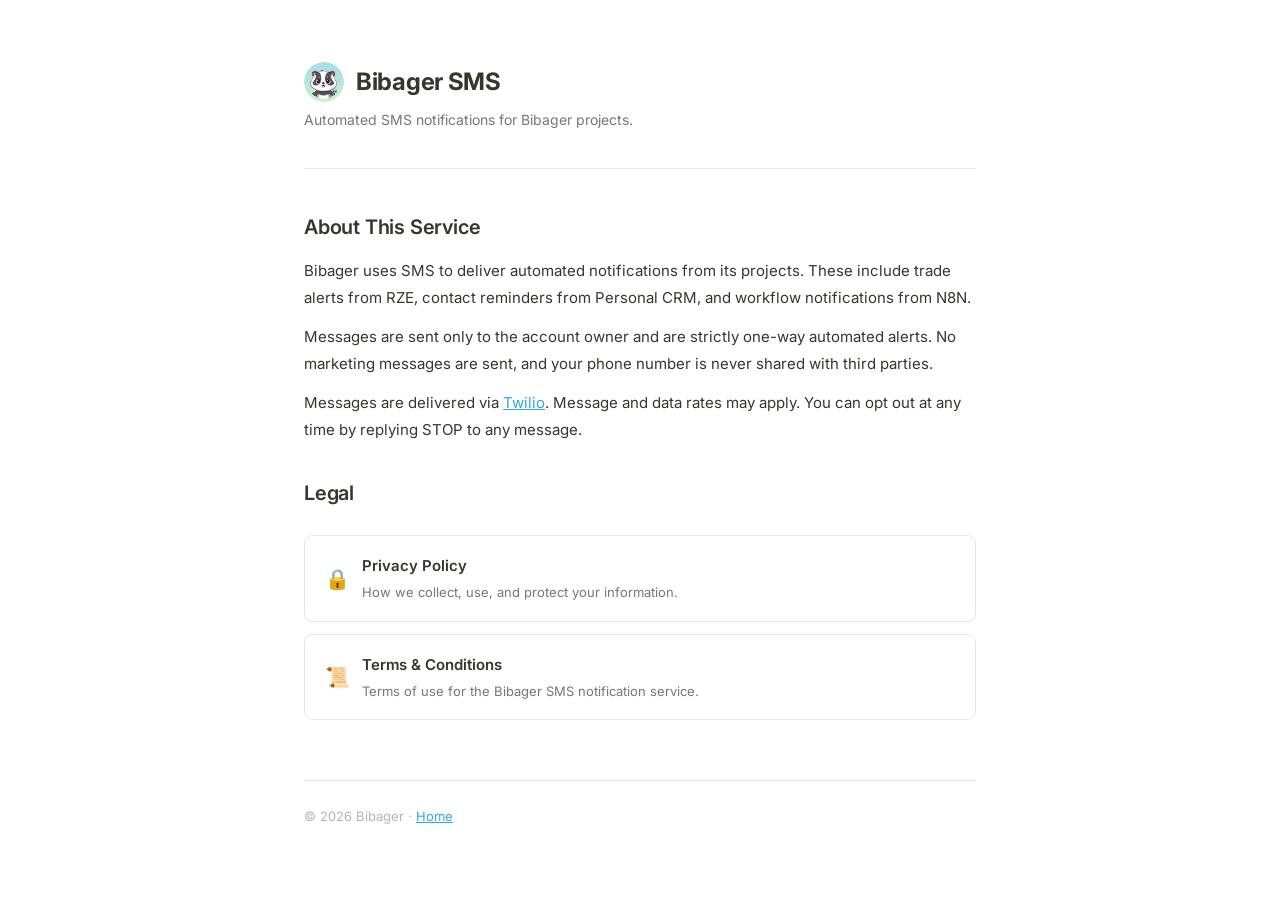
==== sms/index.html @ 593a158a "Add Twilio SMS compliance pages and A2P registration info Co-Authored-By: Claude Opus 4.6 <noreply@a" ====
<!DOCTYPE html>
<html lang="en">
<head>
    <meta charset="UTF-8">
    <meta name="viewport" content="width=device-width, initial-scale=1.0">
    <title>Bibager SMS Notifications</title>
    <link rel="preconnect" href="https://fonts.googleapis.com">
    <link rel="preconnect" href="https://fonts.gstatic.com" crossorigin>
    <link href="https://fonts.googleapis.com/css2?family=Inter:wght@400;500;600;700&display=swap" rel="stylesheet">
    <link rel="stylesheet" href="sms-style.css">
</head>
<body>
    <div class="container">
        <header>
            <div class="header-title">
                <a href="/">
                    <img src="../mascot.png" alt="Bibager mascot" class="mascot">
                    <h1>Bibager SMS</h1>
                </a>
            </div>
            <p class="subtitle">Automated SMS notifications for Bibager projects.</p>
        </header>

        <h2>About This Service</h2>
        <p>Bibager uses SMS to deliver automated notifications from its projects. These include trade alerts from RZE, contact reminders from Personal CRM, and workflow notifications from N8N.</p>
        <p>Messages are sent only to the account owner and are strictly one-way automated alerts. No marketing messages are sent, and your phone number is never shared with third parties.</p>
        <p>Messages are delivered via <a href="https://www.twilio.com" target="_blank">Twilio</a>. Message and data rates may apply. You can opt out at any time by replying STOP to any message.</p>

        <h2>Legal</h2>
        <div class="page-links">
            <a href="privacy-policy.html" class="page-link">
                <span class="page-link-icon">&#128274;</span>
                <div class="page-link-text">
                    <h3>Privacy Policy</h3>
                    <p>How we collect, use, and protect your information.</p>
                </div>
            </a>
            <a href="terms-and-conditions.html" class="page-link">
                <span class="page-link-icon">&#128220;</span>
                <div class="page-link-text">
                    <h3>Terms &amp; Conditions</h3>
                    <p>Terms of use for the Bibager SMS notification service.</p>
                </div>
            </a>
        </div>

        <footer>
            <p>&copy; 2026 Bibager &middot; <a href="/">Home</a></p>
        </footer>
    </div>
</body>
</html>
---- sms/sms-style.css ----
* {
    margin: 0;
    padding: 0;
    box-sizing: border-box;
}

body {
    font-family: 'Inter', -apple-system, BlinkMacSystemFont, 'Segoe UI', sans-serif;
    background-color: #ffffff;
    color: #37352f;
    line-height: 1.8;
    -webkit-font-smoothing: antialiased;
}

.container {
    max-width: 720px;
    margin: 0 auto;
    padding: 60px 24px 40px;
}

header {
    margin-bottom: 40px;
    padding-bottom: 24px;
    border-bottom: 1px solid #e8e8e5;
}

.header-title {
    display: flex;
    align-items: center;
    gap: 12px;
    margin-bottom: 4px;
}

.header-title a {
    display: flex;
    align-items: center;
    gap: 12px;
    text-decoration: none;
    color: inherit;
}

.mascot {
    width: 40px;
    height: 40px;
    border-radius: 50%;
    object-fit: cover;
    flex-shrink: 0;
}

header h1 {
    font-size: 24px;
    font-weight: 700;
    letter-spacing: -0.3px;
}

.subtitle {
    font-size: 14px;
    color: #787774;
}

nav {
    margin-bottom: 40px;
}

nav a {
    font-size: 14px;
    color: #2eaadc;
    text-decoration: none;
    margin-right: 20px;
}

nav a:hover {
    text-decoration: underline;
}

h2 {
    font-size: 20px;
    font-weight: 600;
    margin: 32px 0 12px;
    letter-spacing: -0.2px;
}

h2:first-of-type {
    margin-top: 0;
}

p {
    font-size: 15px;
    color: #37352f;
    margin-bottom: 12px;
}

ul {
    margin: 8px 0 16px 24px;
    font-size: 15px;
    color: #37352f;
}

ul li {
    margin-bottom: 6px;
}

a {
    color: #2eaadc;
}

.effective-date {
    font-size: 13px;
    color: #787774;
    margin-bottom: 24px;
}

.contact-email {
    font-weight: 500;
}

.page-links {
    display: flex;
    flex-direction: column;
    gap: 12px;
    margin: 24px 0;
}

.page-link {
    display: flex;
    align-items: center;
    gap: 12px;
    padding: 16px 20px;
    border: 1px solid #e8e8e5;
    border-radius: 8px;
    text-decoration: none;
    color: inherit;
    transition: background-color 0.15s ease;
}

.page-link:hover {
    background-color: #fafafa;
}

.page-link-icon {
    font-size: 20px;
}

.page-link-text h3 {
    font-size: 15px;
    font-weight: 600;
    margin-bottom: 2px;
    color: #37352f;
}

.page-link-text p {
    font-size: 13px;
    color: #787774;
    margin-bottom: 0;
}

footer {
    margin-top: 60px;
    padding-top: 24px;
    border-top: 1px solid #e8e8e5;
}

footer p {
    font-size: 13px;
    color: #b4b4b0;
}

@media (max-width: 480px) {
    .container {
        padding: 40px 16px 32px;
    }

    header h1 {
        font-size: 20px;
    }

    h2 {
        font-size: 18px;
    }
}
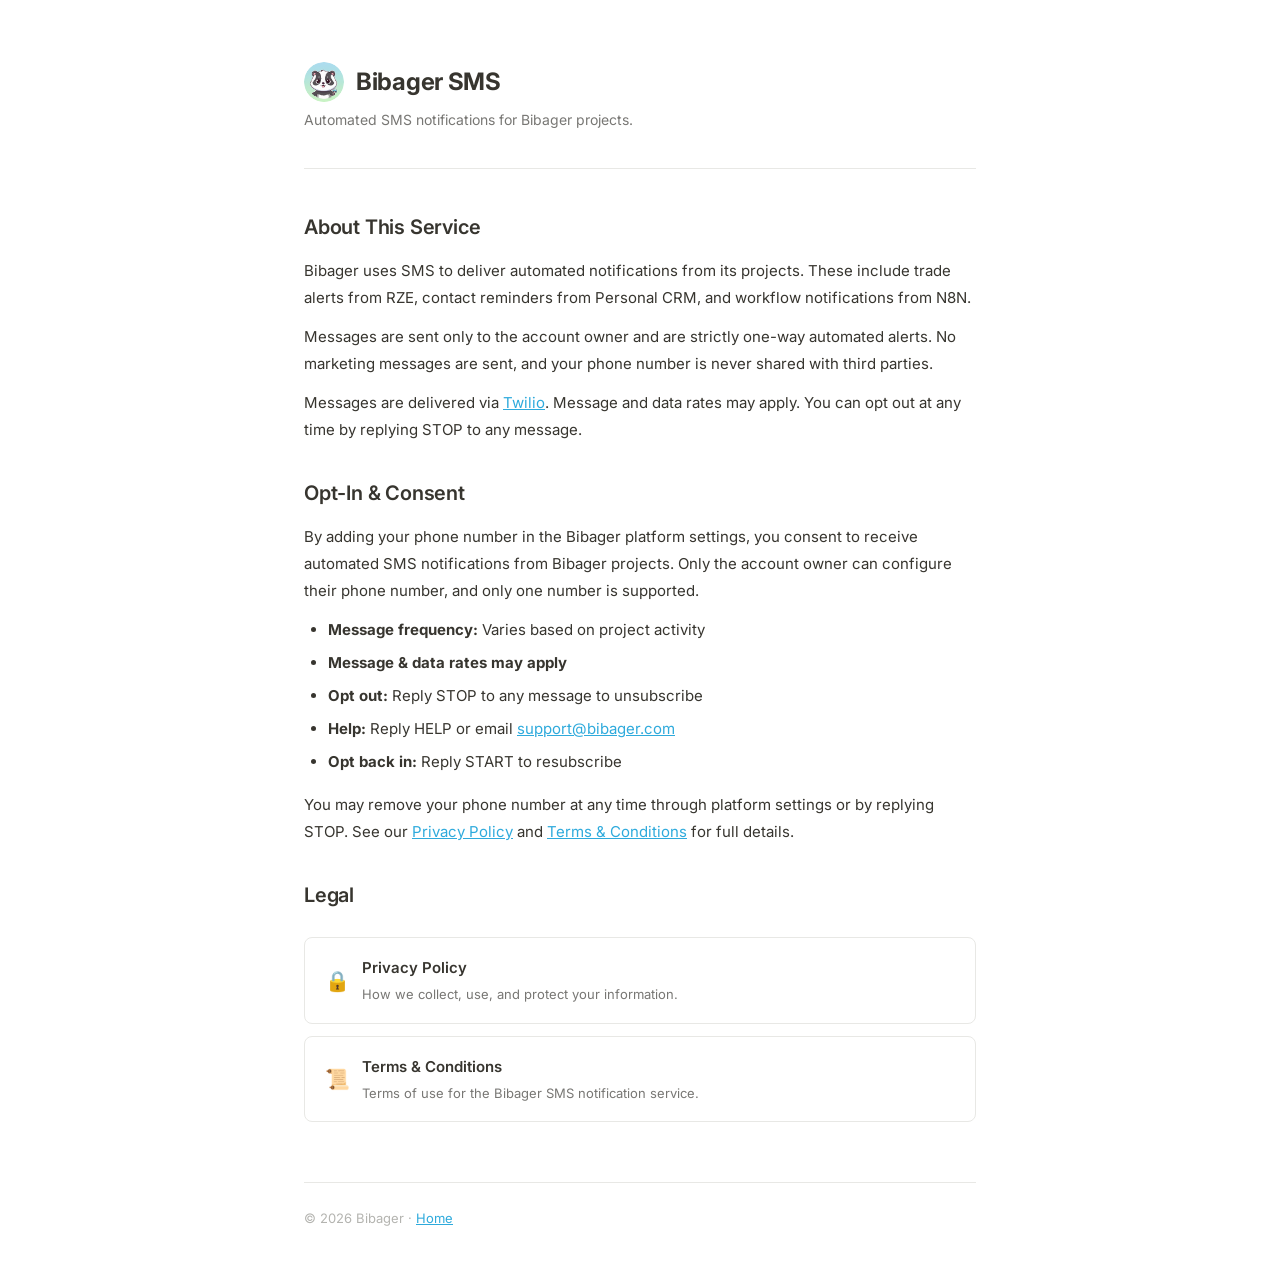
==== commit cd55ed3d: "Add opt-in consent section to SMS landing page Twilio A2P verification requires proof of consent at " ====
--- a/sms/index.html
+++ b/sms/index.html
@@ -26,6 +26,17 @@
         <p>Messages are sent only to the account owner and are strictly one-way automated alerts. No marketing messages are sent, and your phone number is never shared with third parties.</p>
         <p>Messages are delivered via <a href="https://www.twilio.com" target="_blank">Twilio</a>. Message and data rates may apply. You can opt out at any time by replying STOP to any message.</p>
 
+        <h2>Opt-In &amp; Consent</h2>
+        <p>By adding your phone number in the Bibager platform settings, you consent to receive automated SMS notifications from Bibager projects. Only the account owner can configure their phone number, and only one number is supported.</p>
+        <ul>
+            <li><strong>Message frequency:</strong> Varies based on project activity</li>
+            <li><strong>Message &amp; data rates may apply</strong></li>
+            <li><strong>Opt out:</strong> Reply STOP to any message to unsubscribe</li>
+            <li><strong>Help:</strong> Reply HELP or email <a href="mailto:support@bibager.com">support@bibager.com</a></li>
+            <li><strong>Opt back in:</strong> Reply START to resubscribe</li>
+        </ul>
+        <p>You may remove your phone number at any time through platform settings or by replying STOP. See our <a href="privacy-policy.html">Privacy Policy</a> and <a href="terms-and-conditions.html">Terms &amp; Conditions</a> for full details.</p>
+
         <h2>Legal</h2>
         <div class="page-links">
             <a href="privacy-policy.html" class="page-link">
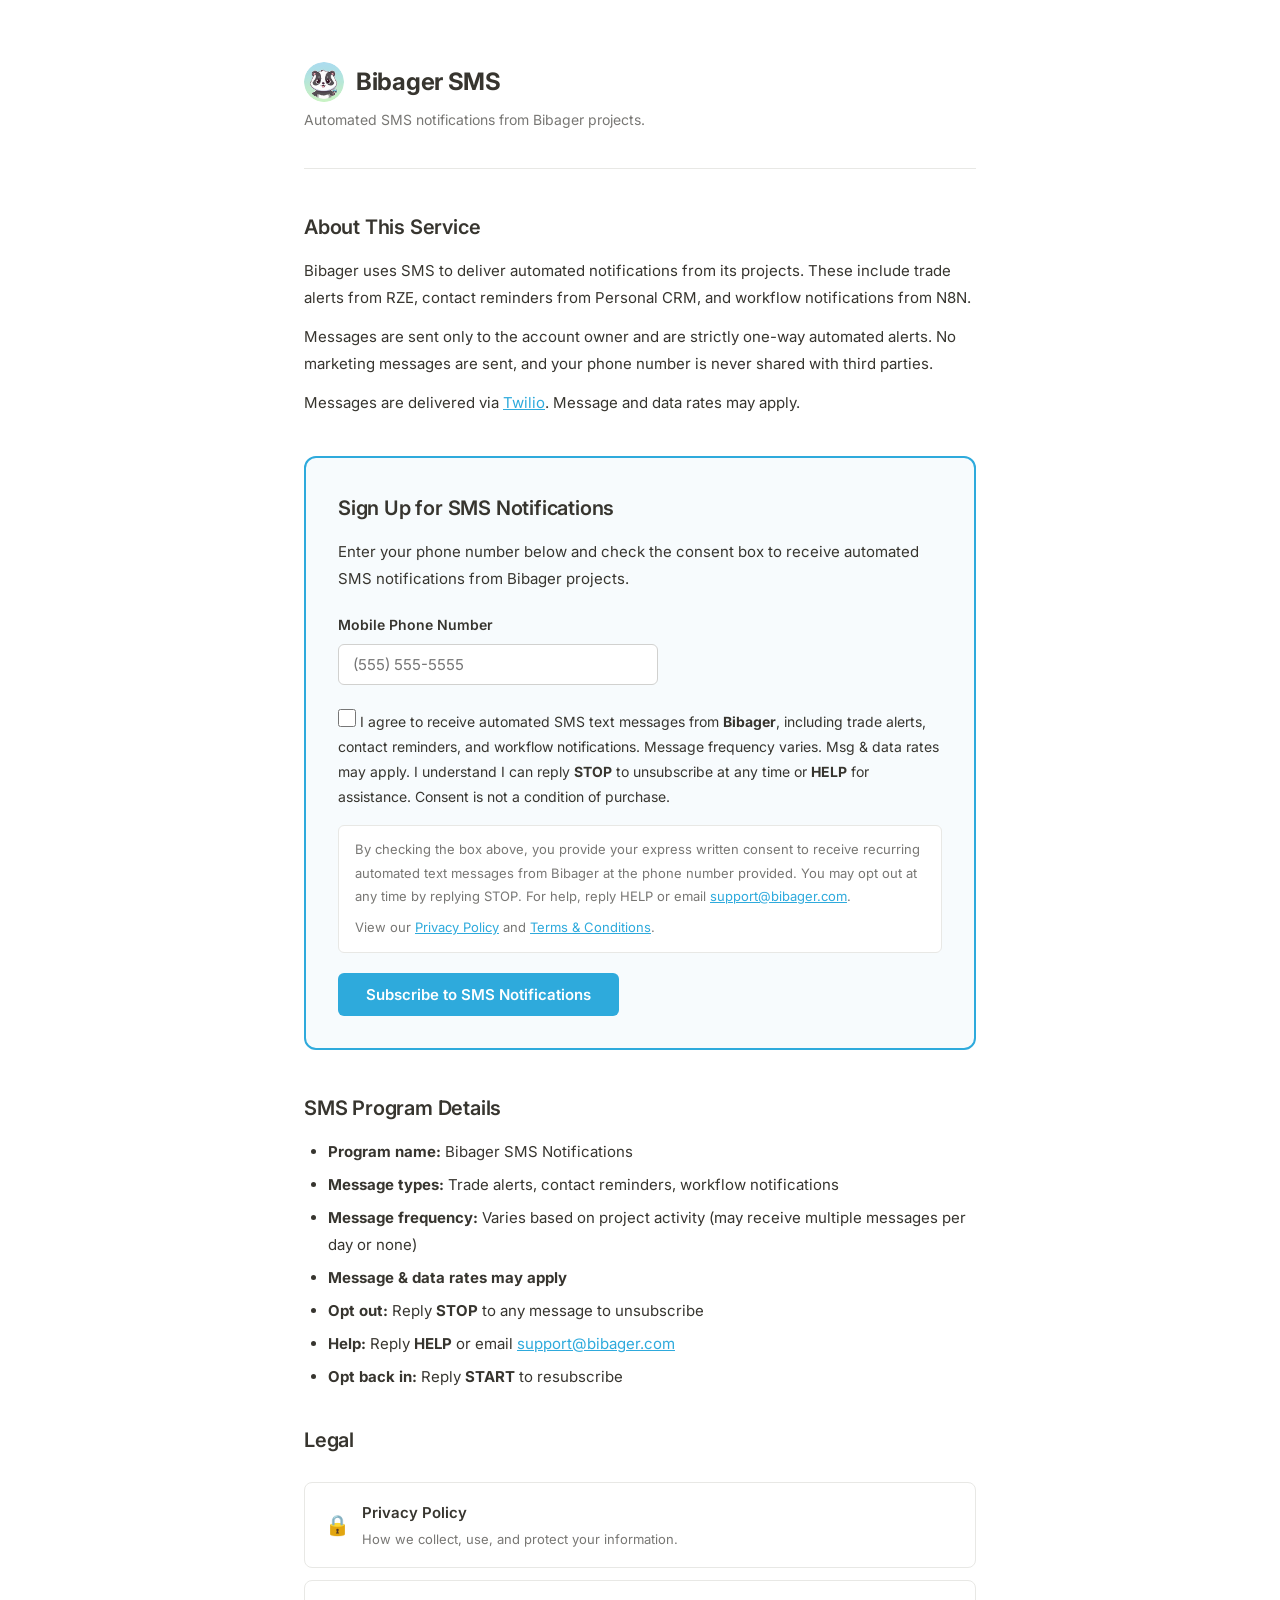
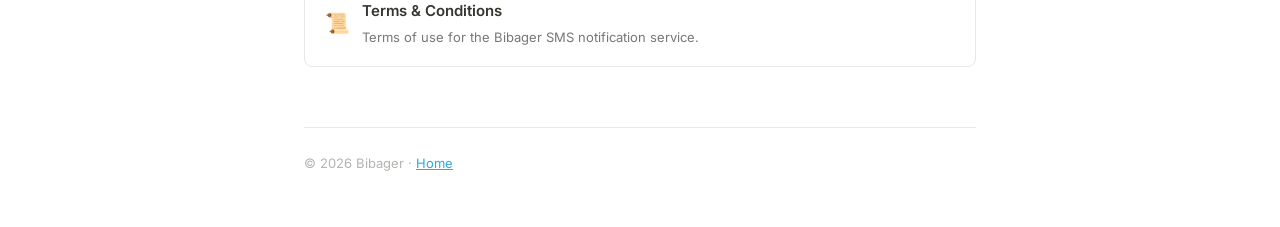
==== commit 838cdcf0: "Redesign SMS landing page with explicit opt-in form for toll-free resubmission Previous submission r" ====
--- a/sms/index.html
+++ b/sms/index.html
@@ -18,24 +18,51 @@
                     <h1>Bibager SMS</h1>
                 </a>
             </div>
-            <p class="subtitle">Automated SMS notifications for Bibager projects.</p>
+            <p class="subtitle">Automated SMS notifications from Bibager projects.</p>
         </header>
 
         <h2>About This Service</h2>
         <p>Bibager uses SMS to deliver automated notifications from its projects. These include trade alerts from RZE, contact reminders from Personal CRM, and workflow notifications from N8N.</p>
         <p>Messages are sent only to the account owner and are strictly one-way automated alerts. No marketing messages are sent, and your phone number is never shared with third parties.</p>
-        <p>Messages are delivered via <a href="https://www.twilio.com" target="_blank">Twilio</a>. Message and data rates may apply. You can opt out at any time by replying STOP to any message.</p>
+        <p>Messages are delivered via <a href="https://www.twilio.com" target="_blank">Twilio</a>. Message and data rates may apply.</p>
 
-        <h2>Opt-In &amp; Consent</h2>
-        <p>By adding your phone number in the Bibager platform settings, you consent to receive automated SMS notifications from Bibager projects. Only the account owner can configure their phone number, and only one number is supported.</p>
+        <!-- Opt-In Consent Form -->
+        <div class="opt-in-section">
+            <h2>Sign Up for SMS Notifications</h2>
+            <p>Enter your phone number below and check the consent box to receive automated SMS notifications from Bibager projects.</p>
+
+            <form class="opt-in-form" action="#" method="POST">
+                <div class="form-group">
+                    <label for="phone">Mobile Phone Number</label>
+                    <input type="tel" id="phone" name="phone" placeholder="(555) 555-5555" required>
+                </div>
+
+                <div class="form-group consent-group">
+                    <label class="checkbox-label">
+                        <input type="checkbox" id="sms-consent" name="sms_consent" required>
+                        <span class="consent-text">I agree to receive automated SMS text messages from <strong>Bibager</strong>, including trade alerts, contact reminders, and workflow notifications. Message frequency varies. Msg &amp; data rates may apply. I understand I can reply <strong>STOP</strong> to unsubscribe at any time or <strong>HELP</strong> for assistance. Consent is not a condition of purchase.</span>
+                    </label>
+                </div>
+
+                <div class="form-disclosures">
+                    <p>By checking the box above, you provide your express written consent to receive recurring automated text messages from Bibager at the phone number provided. You may opt out at any time by replying STOP. For help, reply HELP or email <a href="mailto:support@bibager.com">support@bibager.com</a>.</p>
+                    <p>View our <a href="privacy-policy.html">Privacy Policy</a> and <a href="terms-and-conditions.html">Terms &amp; Conditions</a>.</p>
+                </div>
+
+                <button type="submit" class="opt-in-button">Subscribe to SMS Notifications</button>
+            </form>
+        </div>
+
+        <h2>SMS Program Details</h2>
         <ul>
-            <li><strong>Message frequency:</strong> Varies based on project activity</li>
+            <li><strong>Program name:</strong> Bibager SMS Notifications</li>
+            <li><strong>Message types:</strong> Trade alerts, contact reminders, workflow notifications</li>
+            <li><strong>Message frequency:</strong> Varies based on project activity (may receive multiple messages per day or none)</li>
             <li><strong>Message &amp; data rates may apply</strong></li>
-            <li><strong>Opt out:</strong> Reply STOP to any message to unsubscribe</li>
-            <li><strong>Help:</strong> Reply HELP or email <a href="mailto:support@bibager.com">support@bibager.com</a></li>
-            <li><strong>Opt back in:</strong> Reply START to resubscribe</li>
+            <li><strong>Opt out:</strong> Reply <strong>STOP</strong> to any message to unsubscribe</li>
+            <li><strong>Help:</strong> Reply <strong>HELP</strong> or email <a href="mailto:support@bibager.com">support@bibager.com</a></li>
+            <li><strong>Opt back in:</strong> Reply <strong>START</strong> to resubscribe</li>
         </ul>
-        <p>You may remove your phone number at any time through platform settings or by replying STOP. See our <a href="privacy-policy.html">Privacy Policy</a> and <a href="terms-and-conditions.html">Terms &amp; Conditions</a> for full details.</p>
 
         <h2>Legal</h2>
         <div class="page-links">
--- a/sms/sms-style.css
+++ b/sms/sms-style.css
@@ -154,6 +154,118 @@
     margin-bottom: 0;
 }
 
+/* Opt-In Form Section */
+.opt-in-section {
+    margin: 40px 0;
+    padding: 32px;
+    border: 2px solid #2eaadc;
+    border-radius: 12px;
+    background-color: #f7fbfd;
+}
+
+.opt-in-section h2 {
+    margin-top: 0;
+    color: #37352f;
+}
+
+.opt-in-form {
+    margin-top: 20px;
+}
+
+.form-group {
+    margin-bottom: 20px;
+}
+
+.form-group label {
+    display: block;
+    font-size: 14px;
+    font-weight: 600;
+    color: #37352f;
+    margin-bottom: 6px;
+}
+
+.form-group input[type="tel"] {
+    width: 100%;
+    max-width: 320px;
+    padding: 10px 14px;
+    font-family: 'Inter', sans-serif;
+    font-size: 15px;
+    border: 1px solid #d1d1cf;
+    border-radius: 6px;
+    background-color: #ffffff;
+    color: #37352f;
+    outline: none;
+    transition: border-color 0.15s ease;
+}
+
+.form-group input[type="tel"]:focus {
+    border-color: #2eaadc;
+    box-shadow: 0 0 0 3px rgba(46, 170, 220, 0.15);
+}
+
+.consent-group {
+    margin-bottom: 16px;
+}
+
+.checkbox-label {
+    display: flex;
+    align-items: flex-start;
+    gap: 10px;
+    cursor: pointer;
+    font-weight: 400 !important;
+}
+
+.checkbox-label input[type="checkbox"] {
+    margin-top: 4px;
+    width: 18px;
+    height: 18px;
+    flex-shrink: 0;
+    accent-color: #2eaadc;
+    cursor: pointer;
+}
+
+.consent-text {
+    font-size: 14px;
+    line-height: 1.6;
+    color: #37352f;
+}
+
+.form-disclosures {
+    margin-bottom: 20px;
+    padding: 12px 16px;
+    background-color: #ffffff;
+    border: 1px solid #e8e8e5;
+    border-radius: 6px;
+}
+
+.form-disclosures p {
+    font-size: 13px;
+    color: #787774;
+    margin-bottom: 8px;
+}
+
+.form-disclosures p:last-child {
+    margin-bottom: 0;
+}
+
+.opt-in-button {
+    display: inline-block;
+    padding: 12px 28px;
+    font-family: 'Inter', sans-serif;
+    font-size: 15px;
+    font-weight: 600;
+    color: #ffffff;
+    background-color: #2eaadc;
+    border: none;
+    border-radius: 6px;
+    cursor: pointer;
+    transition: background-color 0.15s ease;
+}
+
+.opt-in-button:hover {
+    background-color: #2596c4;
+}
+
 footer {
     margin-top: 60px;
     padding-top: 24px;
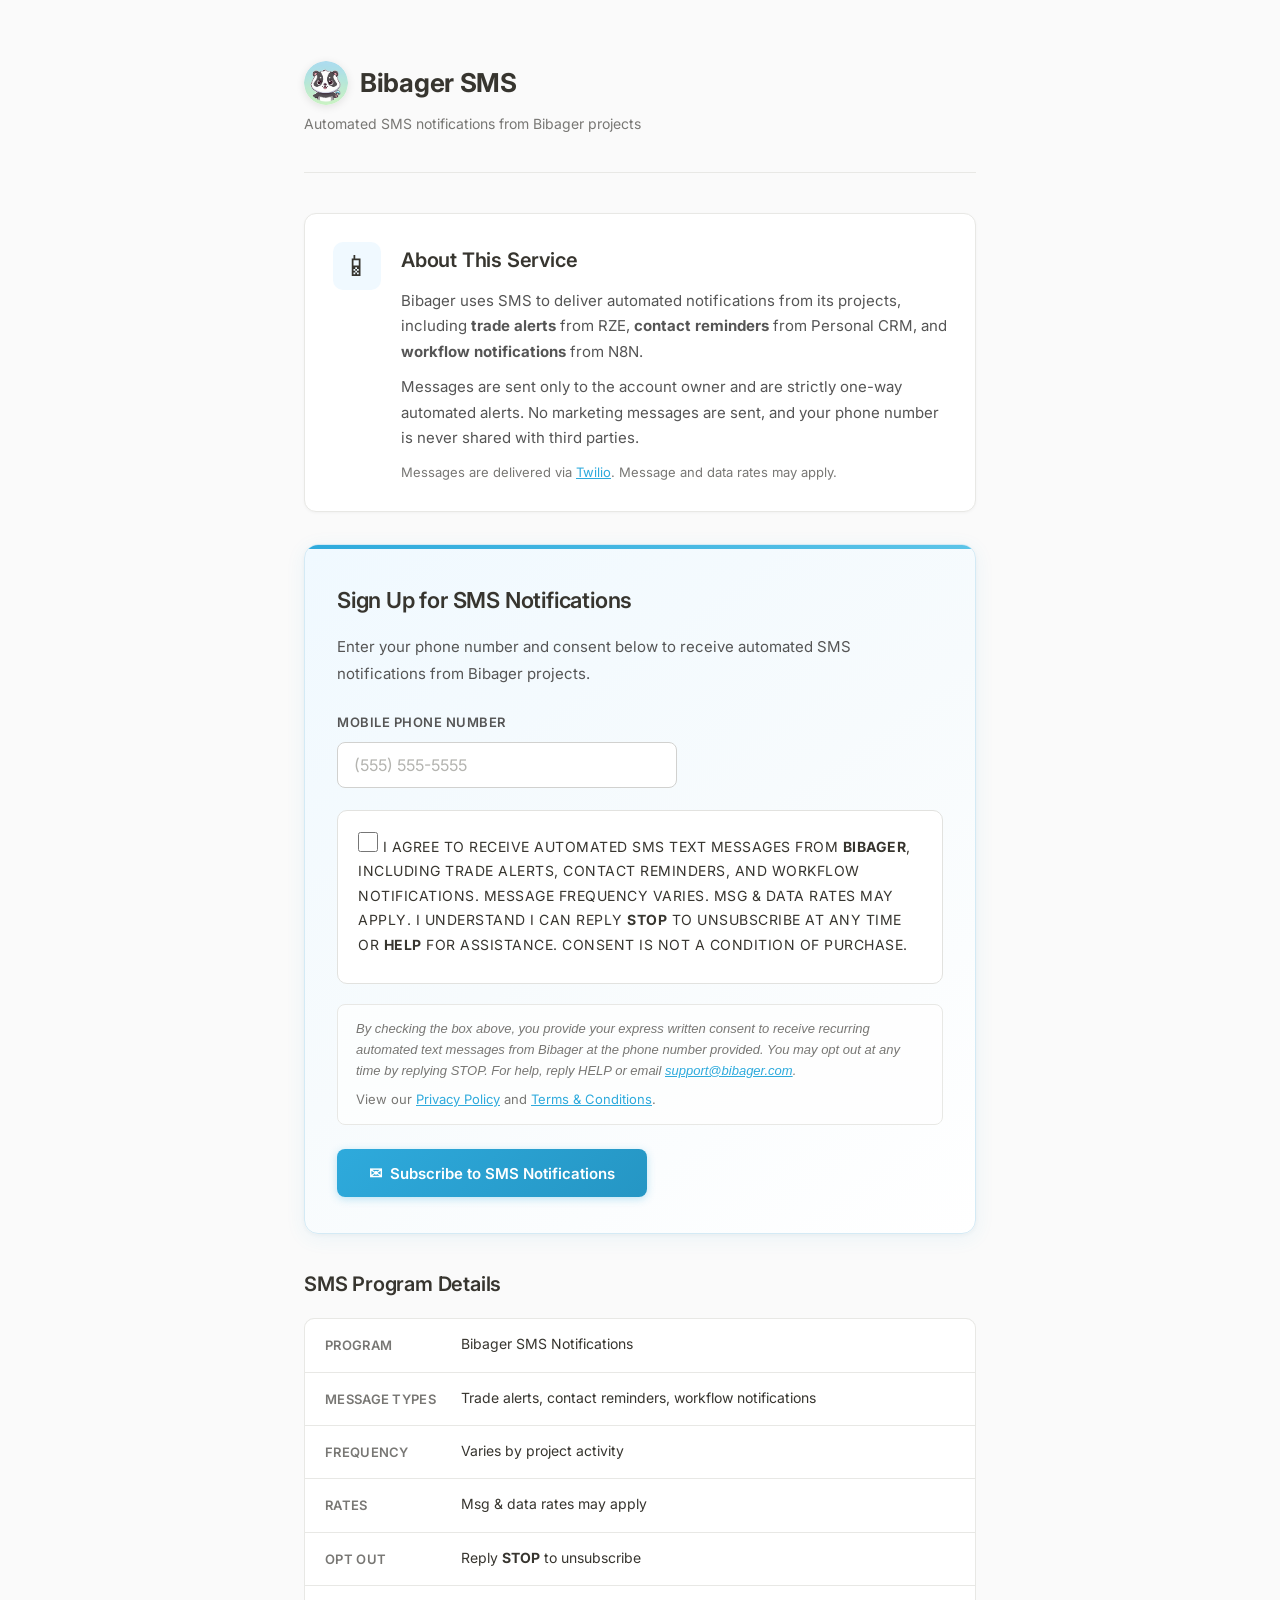
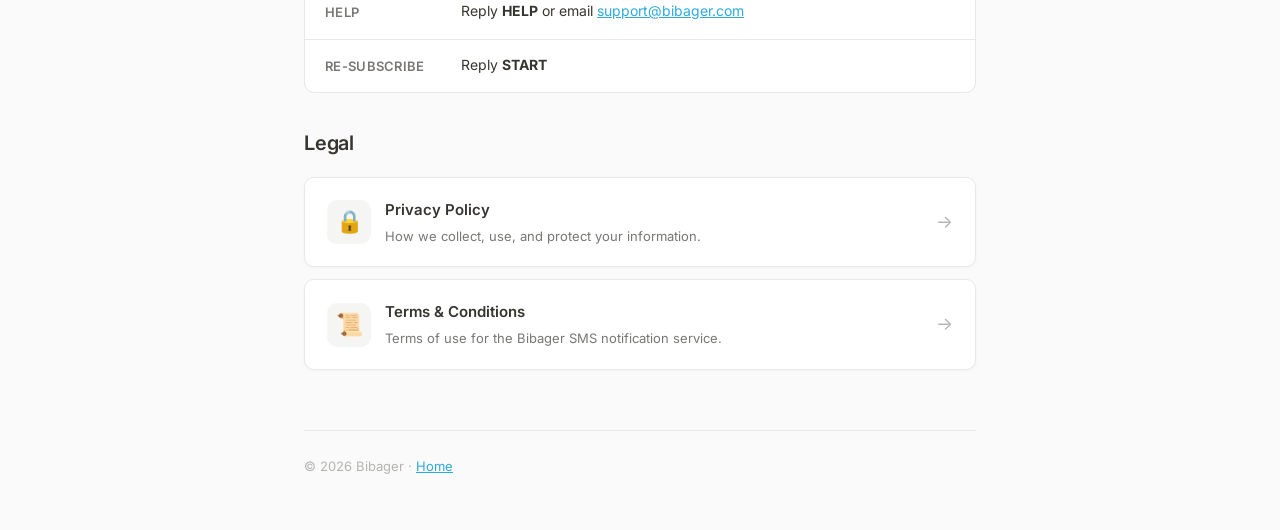
==== commit 01dcf5a4: "Redesign SMS landing page with explicit opt-in form for toll-free resubmission" ====
--- a/sms/index.html
+++ b/sms/index.html
@@ -18,18 +18,25 @@
                     <h1>Bibager SMS</h1>
                 </a>
             </div>
-            <p class="subtitle">Automated SMS notifications from Bibager projects.</p>
+            <p class="subtitle">Automated SMS notifications from Bibager projects</p>
         </header>
 
-        <h2>About This Service</h2>
-        <p>Bibager uses SMS to deliver automated notifications from its projects. These include trade alerts from RZE, contact reminders from Personal CRM, and workflow notifications from N8N.</p>
-        <p>Messages are sent only to the account owner and are strictly one-way automated alerts. No marketing messages are sent, and your phone number is never shared with third parties.</p>
-        <p>Messages are delivered via <a href="https://www.twilio.com" target="_blank">Twilio</a>. Message and data rates may apply.</p>
+        <section class="about-section">
+            <div class="about-icon">&#x1F4F1;&#xFE0E;</div>
+            <div class="about-content">
+                <h2>About This Service</h2>
+                <p>Bibager uses SMS to deliver automated notifications from its projects, including <strong>trade alerts</strong> from RZE, <strong>contact reminders</strong> from Personal CRM, and <strong>workflow notifications</strong> from N8N.</p>
+                <p>Messages are sent only to the account owner and are strictly one-way automated alerts. No marketing messages are sent, and your phone number is never shared with third parties.</p>
+                <p class="twilio-note">Messages are delivered via <a href="https://www.twilio.com" target="_blank">Twilio</a>. Message and data rates may apply.</p>
+            </div>
+        </section>
 
         <!-- Opt-In Consent Form -->
         <div class="opt-in-section">
-            <h2>Sign Up for SMS Notifications</h2>
-            <p>Enter your phone number below and check the consent box to receive automated SMS notifications from Bibager projects.</p>
+            <div class="opt-in-header">
+                <h2>Sign Up for SMS Notifications</h2>
+                <p>Enter your phone number and consent below to receive automated SMS notifications from Bibager projects.</p>
+            </div>
 
             <form class="opt-in-form" action="#" method="POST">
                 <div class="form-group">
@@ -49,38 +56,68 @@
                     <p>View our <a href="privacy-policy.html">Privacy Policy</a> and <a href="terms-and-conditions.html">Terms &amp; Conditions</a>.</p>
                 </div>
 
-                <button type="submit" class="opt-in-button">Subscribe to SMS Notifications</button>
+                <button type="submit" class="opt-in-button">
+                    <span class="btn-icon">&#x2709;&#xFE0E;</span>
+                    Subscribe to SMS Notifications
+                </button>
             </form>
         </div>
 
-        <h2>SMS Program Details</h2>
-        <ul>
-            <li><strong>Program name:</strong> Bibager SMS Notifications</li>
-            <li><strong>Message types:</strong> Trade alerts, contact reminders, workflow notifications</li>
-            <li><strong>Message frequency:</strong> Varies based on project activity (may receive multiple messages per day or none)</li>
-            <li><strong>Message &amp; data rates may apply</strong></li>
-            <li><strong>Opt out:</strong> Reply <strong>STOP</strong> to any message to unsubscribe</li>
-            <li><strong>Help:</strong> Reply <strong>HELP</strong> or email <a href="mailto:support@bibager.com">support@bibager.com</a></li>
-            <li><strong>Opt back in:</strong> Reply <strong>START</strong> to resubscribe</li>
-        </ul>
+        <section class="program-details">
+            <h2>SMS Program Details</h2>
+            <div class="details-grid">
+                <div class="detail-item">
+                    <span class="detail-label">Program</span>
+                    <span class="detail-value">Bibager SMS Notifications</span>
+                </div>
+                <div class="detail-item">
+                    <span class="detail-label">Message Types</span>
+                    <span class="detail-value">Trade alerts, contact reminders, workflow notifications</span>
+                </div>
+                <div class="detail-item">
+                    <span class="detail-label">Frequency</span>
+                    <span class="detail-value">Varies by project activity</span>
+                </div>
+                <div class="detail-item">
+                    <span class="detail-label">Rates</span>
+                    <span class="detail-value">Msg &amp; data rates may apply</span>
+                </div>
+                <div class="detail-item">
+                    <span class="detail-label">Opt Out</span>
+                    <span class="detail-value">Reply <strong>STOP</strong> to unsubscribe</span>
+                </div>
+                <div class="detail-item">
+                    <span class="detail-label">Help</span>
+                    <span class="detail-value">Reply <strong>HELP</strong> or email <a href="mailto:support@bibager.com">support@bibager.com</a></span>
+                </div>
+                <div class="detail-item">
+                    <span class="detail-label">Re-subscribe</span>
+                    <span class="detail-value">Reply <strong>START</strong></span>
+                </div>
+            </div>
+        </section>
 
-        <h2>Legal</h2>
-        <div class="page-links">
-            <a href="privacy-policy.html" class="page-link">
-                <span class="page-link-icon">&#128274;</span>
-                <div class="page-link-text">
-                    <h3>Privacy Policy</h3>
-                    <p>How we collect, use, and protect your information.</p>
-                </div>
-            </a>
-            <a href="terms-and-conditions.html" class="page-link">
-                <span class="page-link-icon">&#128220;</span>
-                <div class="page-link-text">
-                    <h3>Terms &amp; Conditions</h3>
-                    <p>Terms of use for the Bibager SMS notification service.</p>
-                </div>
-            </a>
-        </div>
+        <section class="legal-section">
+            <h2>Legal</h2>
+            <div class="page-links">
+                <a href="privacy-policy.html" class="page-link">
+                    <span class="page-link-icon">&#128274;</span>
+                    <div class="page-link-text">
+                        <h3>Privacy Policy</h3>
+                        <p>How we collect, use, and protect your information.</p>
+                    </div>
+                    <span class="page-link-arrow">&rarr;</span>
+                </a>
+                <a href="terms-and-conditions.html" class="page-link">
+                    <span class="page-link-icon">&#128220;</span>
+                    <div class="page-link-text">
+                        <h3>Terms &amp; Conditions</h3>
+                        <p>Terms of use for the Bibager SMS notification service.</p>
+                    </div>
+                    <span class="page-link-arrow">&rarr;</span>
+                </a>
+            </div>
+        </section>
 
         <footer>
             <p>&copy; 2026 Bibager &middot; <a href="/">Home</a></p>
--- a/sms/sms-style.css
+++ b/sms/sms-style.css
@@ -6,7 +6,7 @@
 
 body {
     font-family: 'Inter', -apple-system, BlinkMacSystemFont, 'Segoe UI', sans-serif;
-    background-color: #ffffff;
+    background-color: #fafafa;
     color: #37352f;
     line-height: 1.8;
     -webkit-font-smoothing: antialiased;
@@ -18,6 +18,7 @@
     padding: 60px 24px 40px;
 }
 
+/* Header */
 header {
     margin-bottom: 40px;
     padding-bottom: 24px;
@@ -40,15 +41,16 @@
 }
 
 .mascot {
-    width: 40px;
-    height: 40px;
+    width: 44px;
+    height: 44px;
     border-radius: 50%;
     object-fit: cover;
     flex-shrink: 0;
+    box-shadow: 0 2px 8px rgba(0, 0, 0, 0.1);
 }
 
 header h1 {
-    font-size: 24px;
+    font-size: 26px;
     font-weight: 700;
     letter-spacing: -0.3px;
 }
@@ -56,8 +58,10 @@
 .subtitle {
     font-size: 14px;
     color: #787774;
-}
-
+    margin-top: 2px;
+}
+
+/* Navigation */
 nav {
     margin-bottom: 40px;
 }
@@ -73,6 +77,7 @@
     text-decoration: underline;
 }
 
+/* Typography */
 h2 {
     font-size: 20px;
     font-weight: 600;
@@ -90,16 +95,6 @@
     margin-bottom: 12px;
 }
 
-ul {
-    margin: 8px 0 16px 24px;
-    font-size: 15px;
-    color: #37352f;
-}
-
-ul li {
-    margin-bottom: 6px;
-}
-
 a {
     color: #2eaadc;
 }
@@ -114,31 +109,298 @@
     font-weight: 500;
 }
 
+/* About Section */
+.about-section {
+    display: flex;
+    gap: 20px;
+    padding: 28px;
+    background-color: #ffffff;
+    border: 1px solid #e8e8e5;
+    border-radius: 12px;
+    margin-bottom: 12px;
+    box-shadow: 0 1px 3px rgba(0, 0, 0, 0.04);
+}
+
+.about-icon {
+    font-size: 28px;
+    flex-shrink: 0;
+    width: 48px;
+    height: 48px;
+    display: flex;
+    align-items: center;
+    justify-content: center;
+    background-color: #f0f9ff;
+    border-radius: 10px;
+}
+
+.about-content h2 {
+    margin-top: 0;
+    margin-bottom: 10px;
+}
+
+.about-content p {
+    margin-bottom: 10px;
+    color: #555;
+    line-height: 1.7;
+}
+
+.about-content p:last-child {
+    margin-bottom: 0;
+}
+
+.twilio-note {
+    font-size: 13px;
+    color: #787774 !important;
+    margin-top: 4px;
+}
+
+/* Opt-In Form Section */
+.opt-in-section {
+    margin: 32px 0;
+    padding: 36px 32px;
+    border: 1px solid #d4eaf5;
+    border-radius: 14px;
+    background: linear-gradient(145deg, #f0f9ff 0%, #f7fbfd 50%, #ffffff 100%);
+    box-shadow: 0 4px 20px rgba(46, 170, 220, 0.08), 0 1px 4px rgba(0, 0, 0, 0.04);
+    position: relative;
+    overflow: hidden;
+}
+
+.opt-in-section::before {
+    content: '';
+    position: absolute;
+    top: 0;
+    left: 0;
+    right: 0;
+    height: 4px;
+    background: linear-gradient(90deg, #2eaadc, #5bc4e8);
+}
+
+.opt-in-header h2 {
+    margin-top: 0;
+    color: #37352f;
+    font-size: 22px;
+}
+
+.opt-in-header p {
+    color: #555;
+    margin-bottom: 0;
+}
+
+.opt-in-form {
+    margin-top: 24px;
+}
+
+.form-group {
+    margin-bottom: 22px;
+}
+
+.form-group > label {
+    display: block;
+    font-size: 13px;
+    font-weight: 600;
+    color: #555;
+    margin-bottom: 8px;
+    text-transform: uppercase;
+    letter-spacing: 0.5px;
+}
+
+.form-group input[type="tel"] {
+    width: 100%;
+    max-width: 340px;
+    padding: 12px 16px;
+    font-family: 'Inter', sans-serif;
+    font-size: 16px;
+    border: 1px solid #d1d1cf;
+    border-radius: 8px;
+    background-color: #ffffff;
+    color: #37352f;
+    outline: none;
+    transition: border-color 0.15s ease, box-shadow 0.15s ease;
+}
+
+.form-group input[type="tel"]::placeholder {
+    color: #b4b4b0;
+}
+
+.form-group input[type="tel"]:focus {
+    border-color: #2eaadc;
+    box-shadow: 0 0 0 3px rgba(46, 170, 220, 0.15);
+}
+
+.consent-group {
+    margin-bottom: 20px;
+    padding: 18px 20px;
+    background-color: #ffffff;
+    border: 1px solid #e2e2df;
+    border-radius: 10px;
+}
+
+.checkbox-label {
+    display: flex;
+    align-items: flex-start;
+    gap: 12px;
+    cursor: pointer;
+    font-weight: 400 !important;
+}
+
+.checkbox-label input[type="checkbox"] {
+    margin-top: 3px;
+    width: 20px;
+    height: 20px;
+    flex-shrink: 0;
+    accent-color: #2eaadc;
+    cursor: pointer;
+}
+
+.consent-text {
+    font-size: 14px;
+    line-height: 1.65;
+    color: #37352f;
+}
+
+.form-disclosures {
+    margin-bottom: 24px;
+    padding: 14px 18px;
+    background-color: rgba(255, 255, 255, 0.7);
+    border: 1px solid #e8e8e5;
+    border-radius: 8px;
+}
+
+.form-disclosures p {
+    font-size: 13px;
+    color: #787774;
+    margin-bottom: 8px;
+    line-height: 1.6;
+    font-style: italic;
+}
+
+.form-disclosures p:last-child {
+    margin-bottom: 0;
+    font-style: normal;
+}
+
+.opt-in-button {
+    display: inline-flex;
+    align-items: center;
+    gap: 8px;
+    padding: 14px 32px;
+    font-family: 'Inter', sans-serif;
+    font-size: 15px;
+    font-weight: 600;
+    color: #ffffff;
+    background: linear-gradient(135deg, #2eaadc, #2596c4);
+    border: none;
+    border-radius: 8px;
+    cursor: pointer;
+    transition: transform 0.1s ease, box-shadow 0.15s ease;
+    box-shadow: 0 2px 8px rgba(46, 170, 220, 0.3);
+}
+
+.opt-in-button:hover {
+    box-shadow: 0 4px 16px rgba(46, 170, 220, 0.35);
+    transform: translateY(-1px);
+}
+
+.opt-in-button:active {
+    transform: translateY(0);
+    box-shadow: 0 1px 4px rgba(46, 170, 220, 0.2);
+}
+
+.btn-icon {
+    font-size: 16px;
+}
+
+/* Program Details */
+.program-details {
+    margin: 32px 0;
+}
+
+.details-grid {
+    display: flex;
+    flex-direction: column;
+    gap: 1px;
+    background-color: #e8e8e5;
+    border: 1px solid #e8e8e5;
+    border-radius: 10px;
+    overflow: hidden;
+    margin-top: 16px;
+}
+
+.detail-item {
+    display: flex;
+    gap: 16px;
+    padding: 14px 20px;
+    background-color: #ffffff;
+}
+
+.detail-label {
+    font-size: 13px;
+    font-weight: 600;
+    color: #787774;
+    text-transform: uppercase;
+    letter-spacing: 0.3px;
+    min-width: 120px;
+    flex-shrink: 0;
+    padding-top: 1px;
+}
+
+.detail-value {
+    font-size: 14px;
+    color: #37352f;
+    line-height: 1.5;
+}
+
+.detail-value a {
+    color: #2eaadc;
+}
+
+/* Legal / Page Links */
+.legal-section {
+    margin: 32px 0;
+}
+
 .page-links {
     display: flex;
     flex-direction: column;
     gap: 12px;
-    margin: 24px 0;
+    margin: 16px 0;
 }
 
 .page-link {
     display: flex;
     align-items: center;
-    gap: 12px;
-    padding: 16px 20px;
+    gap: 14px;
+    padding: 18px 22px;
     border: 1px solid #e8e8e5;
-    border-radius: 8px;
+    border-radius: 10px;
     text-decoration: none;
     color: inherit;
-    transition: background-color 0.15s ease;
+    background-color: #ffffff;
+    transition: background-color 0.15s ease, box-shadow 0.15s ease, transform 0.1s ease;
+    box-shadow: 0 1px 3px rgba(0, 0, 0, 0.04);
 }
 
 .page-link:hover {
     background-color: #fafafa;
+    box-shadow: 0 3px 8px rgba(0, 0, 0, 0.06);
+    transform: translateY(-1px);
 }
 
 .page-link-icon {
-    font-size: 20px;
+    font-size: 22px;
+    width: 44px;
+    height: 44px;
+    display: flex;
+    align-items: center;
+    justify-content: center;
+    background-color: #f5f5f4;
+    border-radius: 10px;
+    flex-shrink: 0;
+}
+
+.page-link-text {
+    flex: 1;
 }
 
 .page-link-text h3 {
@@ -154,118 +416,30 @@
     margin-bottom: 0;
 }
 
-/* Opt-In Form Section */
-.opt-in-section {
-    margin: 40px 0;
-    padding: 32px;
-    border: 2px solid #2eaadc;
-    border-radius: 12px;
-    background-color: #f7fbfd;
-}
-
-.opt-in-section h2 {
-    margin-top: 0;
-    color: #37352f;
-}
-
-.opt-in-form {
-    margin-top: 20px;
-}
-
-.form-group {
-    margin-bottom: 20px;
-}
-
-.form-group label {
-    display: block;
-    font-size: 14px;
-    font-weight: 600;
-    color: #37352f;
+.page-link-arrow {
+    font-size: 18px;
+    color: #b4b4b0;
+    transition: color 0.15s ease, transform 0.15s ease;
+}
+
+.page-link:hover .page-link-arrow {
+    color: #2eaadc;
+    transform: translateX(2px);
+}
+
+/* Lists (for Privacy Policy / Terms pages) */
+ul {
+    margin: 12px 0 16px 24px;
+    padding: 0;
+    font-size: 15px;
+    color: #37352f;
+}
+
+ul li {
     margin-bottom: 6px;
 }
 
-.form-group input[type="tel"] {
-    width: 100%;
-    max-width: 320px;
-    padding: 10px 14px;
-    font-family: 'Inter', sans-serif;
-    font-size: 15px;
-    border: 1px solid #d1d1cf;
-    border-radius: 6px;
-    background-color: #ffffff;
-    color: #37352f;
-    outline: none;
-    transition: border-color 0.15s ease;
-}
-
-.form-group input[type="tel"]:focus {
-    border-color: #2eaadc;
-    box-shadow: 0 0 0 3px rgba(46, 170, 220, 0.15);
-}
-
-.consent-group {
-    margin-bottom: 16px;
-}
-
-.checkbox-label {
-    display: flex;
-    align-items: flex-start;
-    gap: 10px;
-    cursor: pointer;
-    font-weight: 400 !important;
-}
-
-.checkbox-label input[type="checkbox"] {
-    margin-top: 4px;
-    width: 18px;
-    height: 18px;
-    flex-shrink: 0;
-    accent-color: #2eaadc;
-    cursor: pointer;
-}
-
-.consent-text {
-    font-size: 14px;
-    line-height: 1.6;
-    color: #37352f;
-}
-
-.form-disclosures {
-    margin-bottom: 20px;
-    padding: 12px 16px;
-    background-color: #ffffff;
-    border: 1px solid #e8e8e5;
-    border-radius: 6px;
-}
-
-.form-disclosures p {
-    font-size: 13px;
-    color: #787774;
-    margin-bottom: 8px;
-}
-
-.form-disclosures p:last-child {
-    margin-bottom: 0;
-}
-
-.opt-in-button {
-    display: inline-block;
-    padding: 12px 28px;
-    font-family: 'Inter', sans-serif;
-    font-size: 15px;
-    font-weight: 600;
-    color: #ffffff;
-    background-color: #2eaadc;
-    border: none;
-    border-radius: 6px;
-    cursor: pointer;
-    transition: background-color 0.15s ease;
-}
-
-.opt-in-button:hover {
-    background-color: #2596c4;
-}
-
+/* Footer */
 footer {
     margin-top: 60px;
     padding-top: 24px;
@@ -277,6 +451,7 @@
     color: #b4b4b0;
 }
 
+/* Responsive */
 @media (max-width: 480px) {
     .container {
         padding: 40px 16px 32px;
@@ -289,4 +464,36 @@
     h2 {
         font-size: 18px;
     }
-}
+
+    .about-section {
+        flex-direction: column;
+        gap: 12px;
+        padding: 20px;
+    }
+
+    .about-icon {
+        width: 40px;
+        height: 40px;
+        font-size: 22px;
+    }
+
+    .opt-in-section {
+        padding: 24px 20px;
+    }
+
+    .detail-item {
+        flex-direction: column;
+        gap: 4px;
+        padding: 12px 16px;
+    }
+
+    .detail-label {
+        min-width: unset;
+    }
+
+    .page-link-icon {
+        width: 36px;
+        height: 36px;
+        font-size: 18px;
+    }
+}
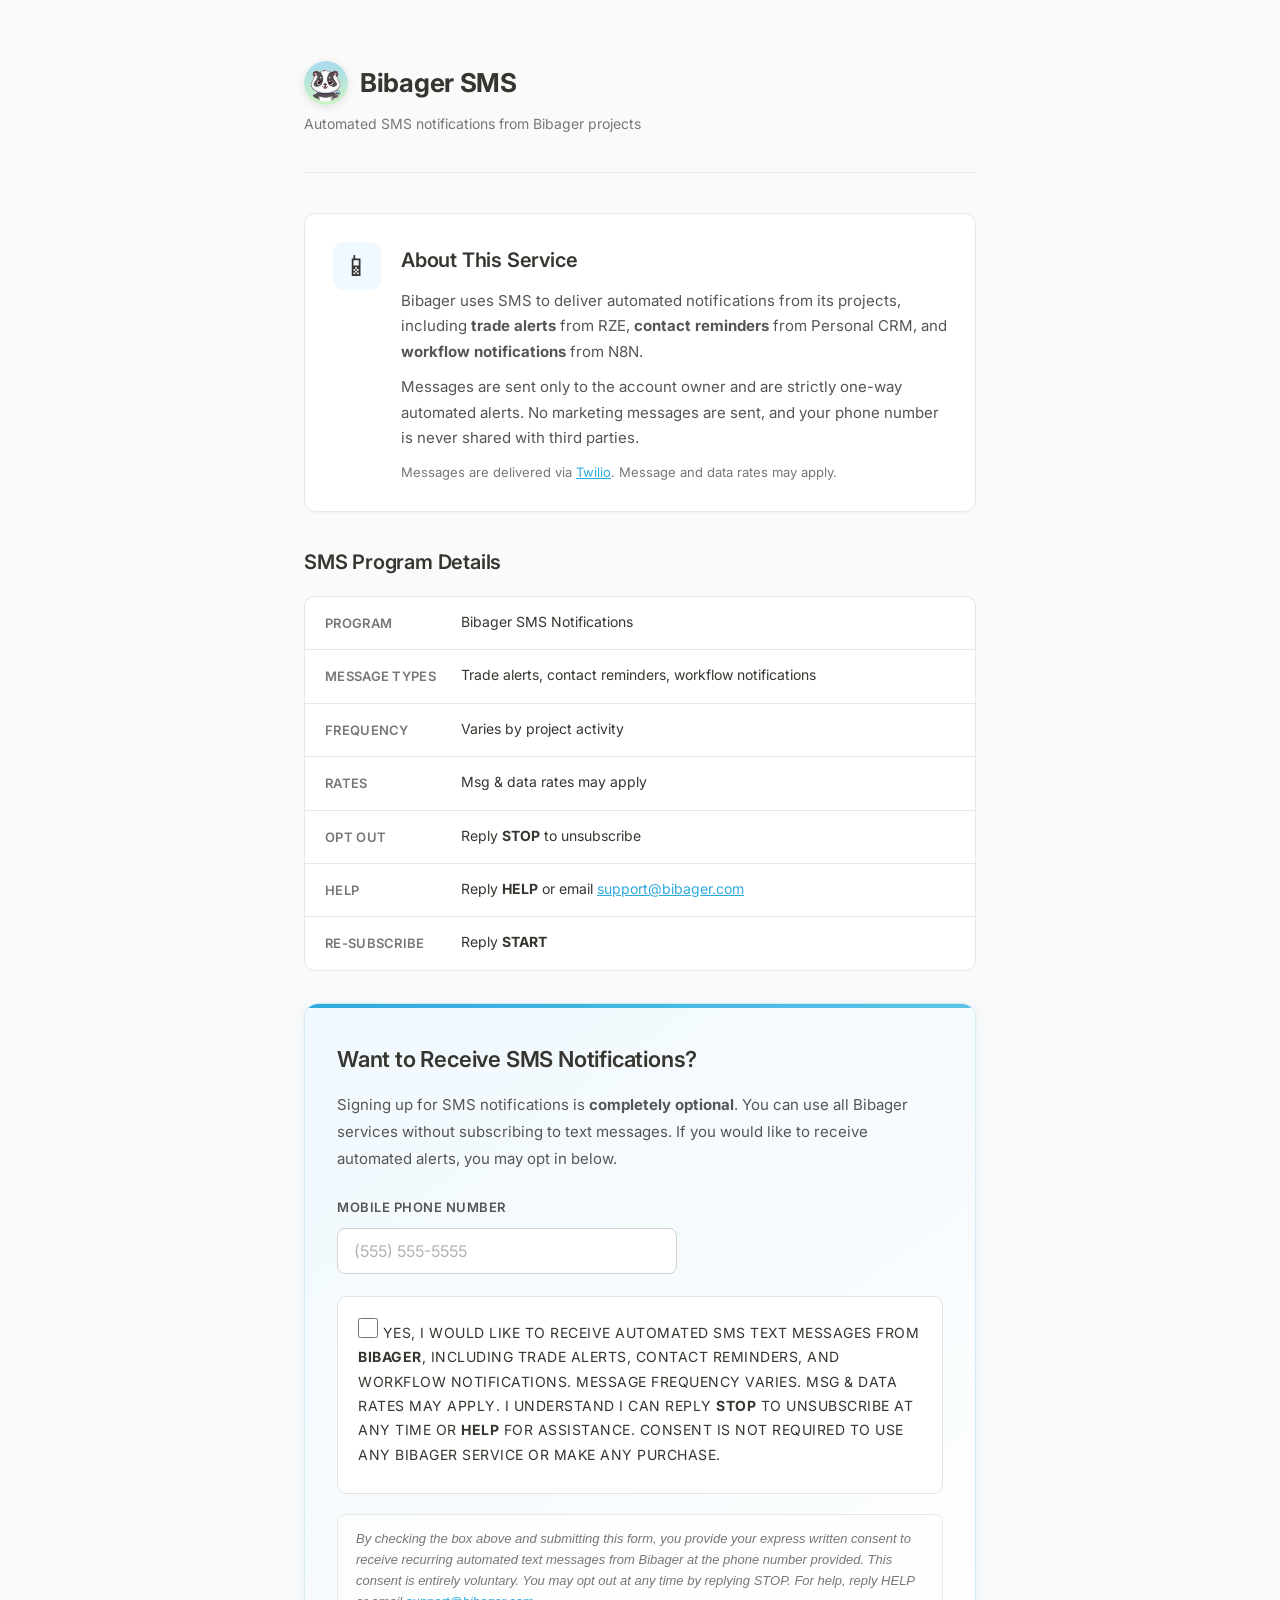
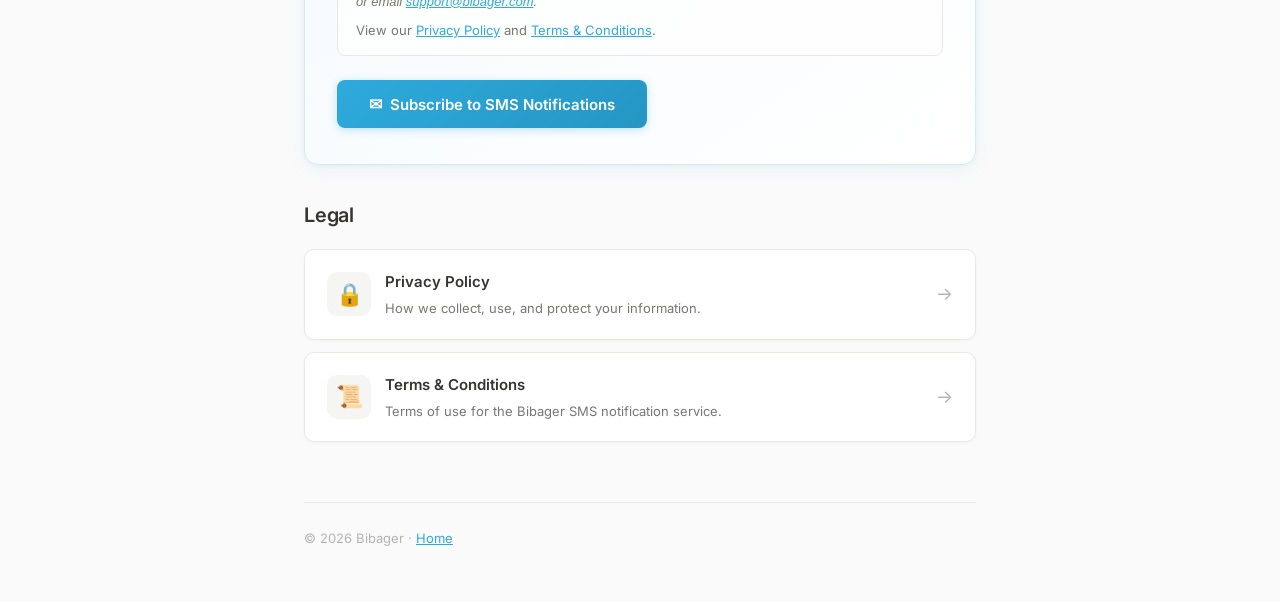
==== commit a80af367: "Make SMS opt-in clearly optional for toll-free verification (Error 30505)" ====
--- a/sms/index.html
+++ b/sms/index.html
@@ -7,7 +7,7 @@
     <link rel="preconnect" href="https://fonts.googleapis.com">
     <link rel="preconnect" href="https://fonts.gstatic.com" crossorigin>
     <link href="https://fonts.googleapis.com/css2?family=Inter:wght@400;500;600;700&display=swap" rel="stylesheet">
-    <link rel="stylesheet" href="sms-style.css">
+    <link rel="stylesheet" href="sms-style.css?v=3">
 </head>
 <body>
     <div class="container">
@@ -30,38 +30,6 @@
                 <p class="twilio-note">Messages are delivered via <a href="https://www.twilio.com" target="_blank">Twilio</a>. Message and data rates may apply.</p>
             </div>
         </section>
-
-        <!-- Opt-In Consent Form -->
-        <div class="opt-in-section">
-            <div class="opt-in-header">
-                <h2>Sign Up for SMS Notifications</h2>
-                <p>Enter your phone number and consent below to receive automated SMS notifications from Bibager projects.</p>
-            </div>
-
-            <form class="opt-in-form" action="#" method="POST">
-                <div class="form-group">
-                    <label for="phone">Mobile Phone Number</label>
-                    <input type="tel" id="phone" name="phone" placeholder="(555) 555-5555" required>
-                </div>
-
-                <div class="form-group consent-group">
-                    <label class="checkbox-label">
-                        <input type="checkbox" id="sms-consent" name="sms_consent" required>
-                        <span class="consent-text">I agree to receive automated SMS text messages from <strong>Bibager</strong>, including trade alerts, contact reminders, and workflow notifications. Message frequency varies. Msg &amp; data rates may apply. I understand I can reply <strong>STOP</strong> to unsubscribe at any time or <strong>HELP</strong> for assistance. Consent is not a condition of purchase.</span>
-                    </label>
-                </div>
-
-                <div class="form-disclosures">
-                    <p>By checking the box above, you provide your express written consent to receive recurring automated text messages from Bibager at the phone number provided. You may opt out at any time by replying STOP. For help, reply HELP or email <a href="mailto:support@bibager.com">support@bibager.com</a>.</p>
-                    <p>View our <a href="privacy-policy.html">Privacy Policy</a> and <a href="terms-and-conditions.html">Terms &amp; Conditions</a>.</p>
-                </div>
-
-                <button type="submit" class="opt-in-button">
-                    <span class="btn-icon">&#x2709;&#xFE0E;</span>
-                    Subscribe to SMS Notifications
-                </button>
-            </form>
-        </div>
 
         <section class="program-details">
             <h2>SMS Program Details</h2>
@@ -97,6 +65,38 @@
             </div>
         </section>
 
+        <!-- Optional Opt-In Consent Form -->
+        <div class="opt-in-section">
+            <div class="opt-in-header">
+                <h2>Want to Receive SMS Notifications?</h2>
+                <p>Signing up for SMS notifications is <strong>completely optional</strong>. You can use all Bibager services without subscribing to text messages. If you would like to receive automated alerts, you may opt in below.</p>
+            </div>
+
+            <form class="opt-in-form" action="#" method="POST">
+                <div class="form-group">
+                    <label for="phone">Mobile Phone Number</label>
+                    <input type="tel" id="phone" name="phone" placeholder="(555) 555-5555">
+                </div>
+
+                <div class="form-group consent-group">
+                    <label class="checkbox-label">
+                        <input type="checkbox" id="sms-consent" name="sms_consent">
+                        <span class="consent-text">Yes, I would like to receive automated SMS text messages from <strong>Bibager</strong>, including trade alerts, contact reminders, and workflow notifications. Message frequency varies. Msg &amp; data rates may apply. I understand I can reply <strong>STOP</strong> to unsubscribe at any time or <strong>HELP</strong> for assistance. Consent is not required to use any Bibager service or make any purchase.</span>
+                    </label>
+                </div>
+
+                <div class="form-disclosures">
+                    <p>By checking the box above and submitting this form, you provide your express written consent to receive recurring automated text messages from Bibager at the phone number provided. This consent is entirely voluntary. You may opt out at any time by replying STOP. For help, reply HELP or email <a href="mailto:support@bibager.com">support@bibager.com</a>.</p>
+                    <p>View our <a href="privacy-policy.html">Privacy Policy</a> and <a href="terms-and-conditions.html">Terms &amp; Conditions</a>.</p>
+                </div>
+
+                <button type="submit" class="opt-in-button">
+                    <span class="btn-icon">&#x2709;&#xFE0E;</span>
+                    Subscribe to SMS Notifications
+                </button>
+            </form>
+        </div>
+
         <section class="legal-section">
             <h2>Legal</h2>
             <div class="page-links">
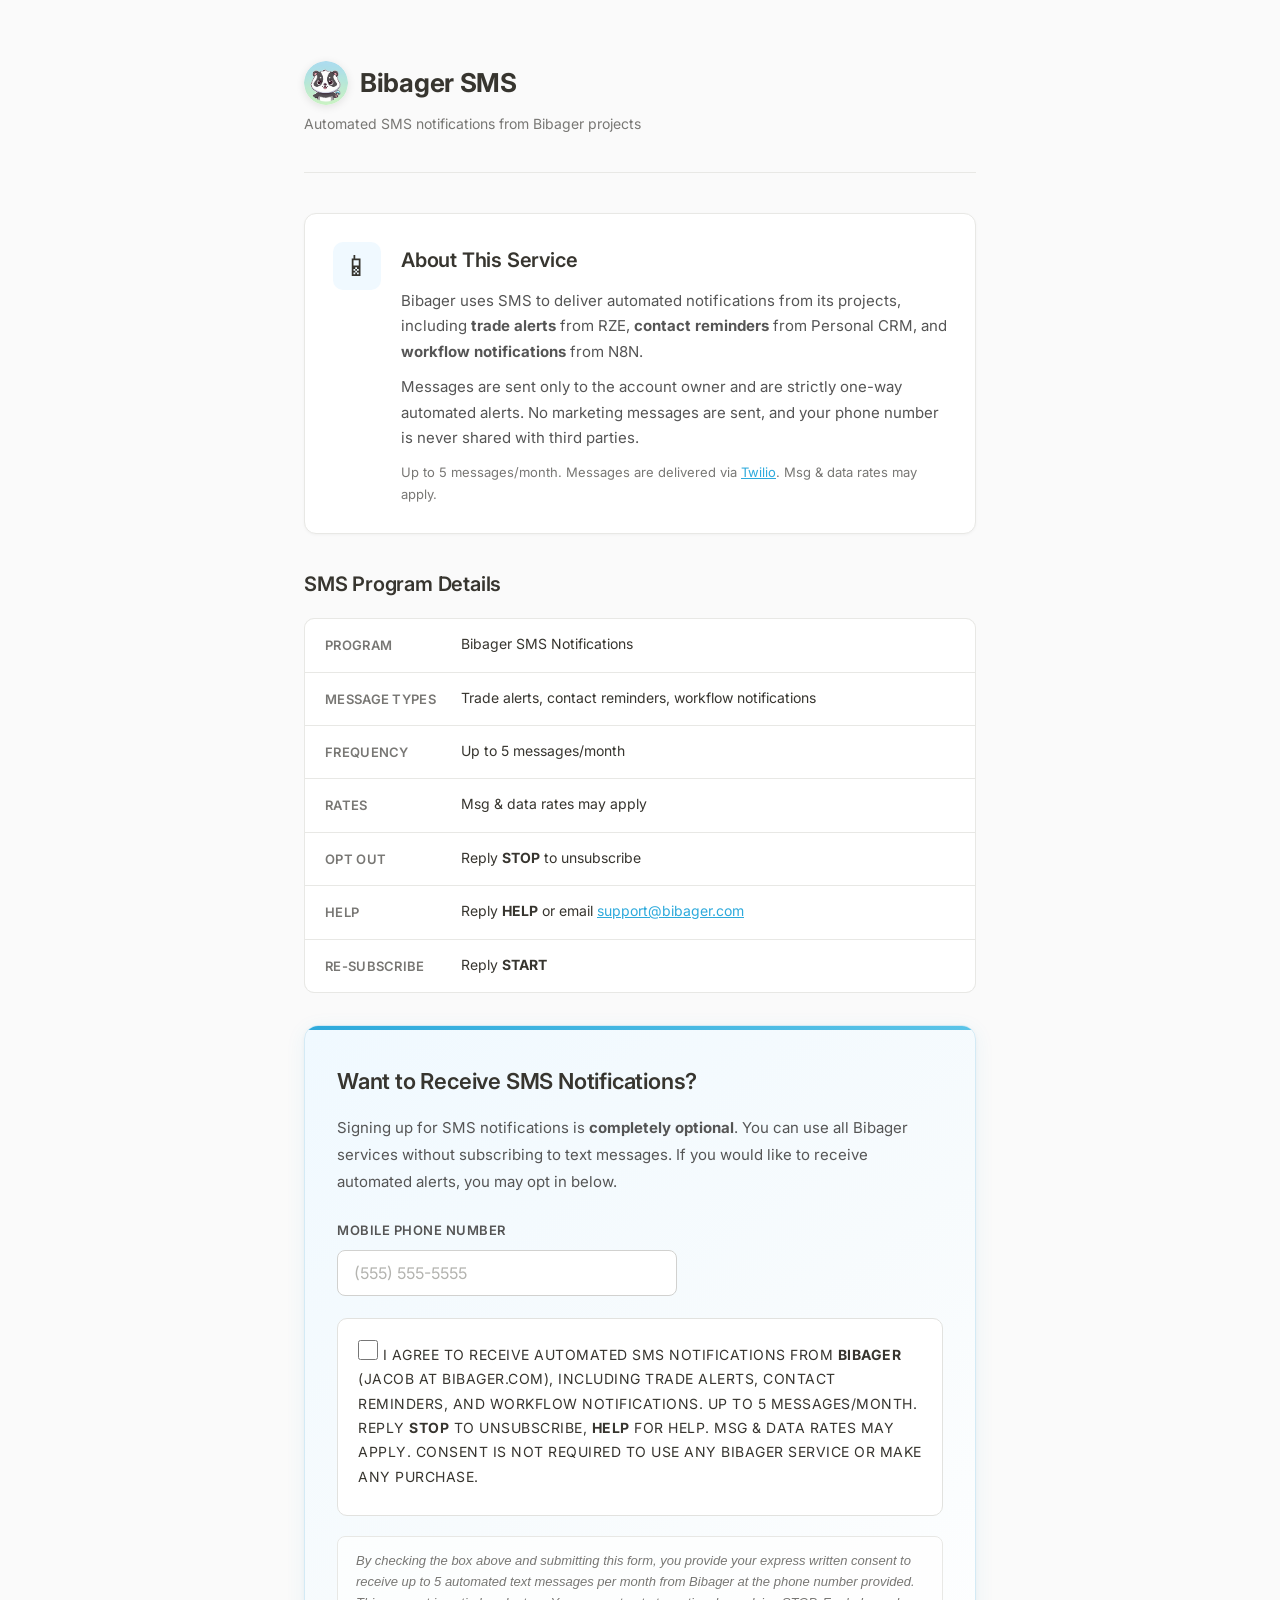
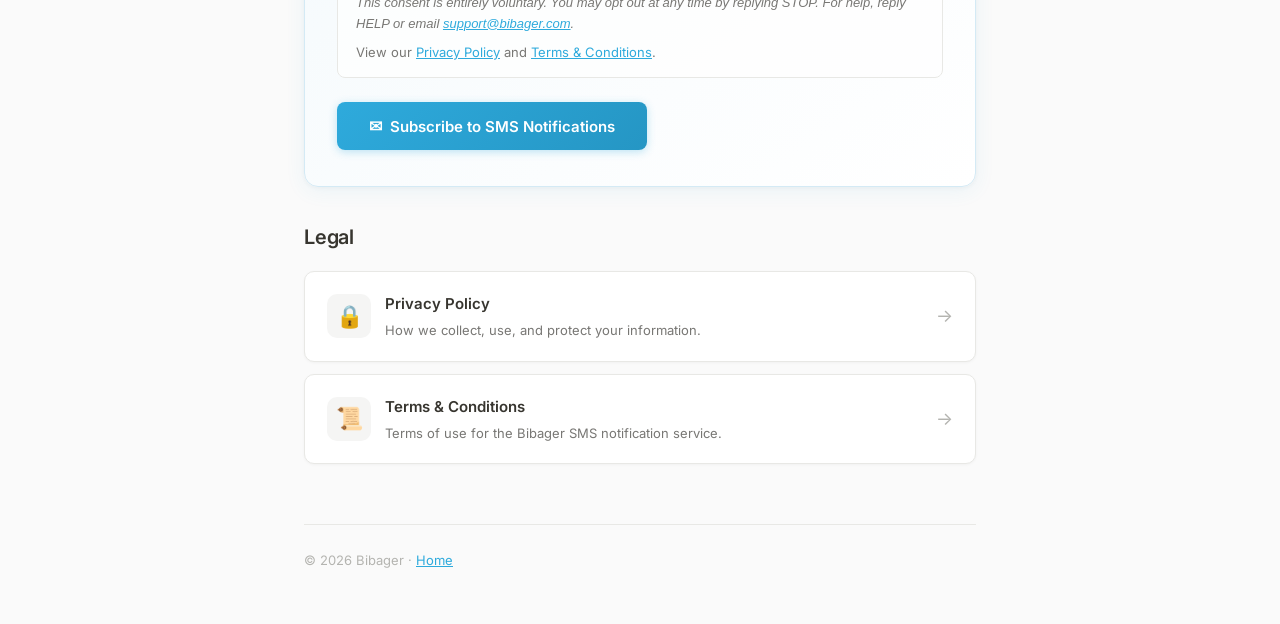
==== commit 47777c05: "Use explicit frequency (up to 5/month) and tighten consent wording for TFV resubmission" ====
--- a/sms/index.html
+++ b/sms/index.html
@@ -27,7 +27,7 @@
                 <h2>About This Service</h2>
                 <p>Bibager uses SMS to deliver automated notifications from its projects, including <strong>trade alerts</strong> from RZE, <strong>contact reminders</strong> from Personal CRM, and <strong>workflow notifications</strong> from N8N.</p>
                 <p>Messages are sent only to the account owner and are strictly one-way automated alerts. No marketing messages are sent, and your phone number is never shared with third parties.</p>
-                <p class="twilio-note">Messages are delivered via <a href="https://www.twilio.com" target="_blank">Twilio</a>. Message and data rates may apply.</p>
+                <p class="twilio-note">Up to 5 messages/month. Messages are delivered via <a href="https://www.twilio.com" target="_blank">Twilio</a>. Msg &amp; data rates may apply.</p>
             </div>
         </section>
 
@@ -44,7 +44,7 @@
                 </div>
                 <div class="detail-item">
                     <span class="detail-label">Frequency</span>
-                    <span class="detail-value">Varies by project activity</span>
+                    <span class="detail-value">Up to 5 messages/month</span>
                 </div>
                 <div class="detail-item">
                     <span class="detail-label">Rates</span>
@@ -81,12 +81,12 @@
                 <div class="form-group consent-group">
                     <label class="checkbox-label">
                         <input type="checkbox" id="sms-consent" name="sms_consent">
-                        <span class="consent-text">Yes, I would like to receive automated SMS text messages from <strong>Bibager</strong>, including trade alerts, contact reminders, and workflow notifications. Message frequency varies. Msg &amp; data rates may apply. I understand I can reply <strong>STOP</strong> to unsubscribe at any time or <strong>HELP</strong> for assistance. Consent is not required to use any Bibager service or make any purchase.</span>
+                        <span class="consent-text">I agree to receive automated SMS notifications from <strong>Bibager</strong> (Jacob at bibager.com), including trade alerts, contact reminders, and workflow notifications. Up to 5 messages/month. Reply <strong>STOP</strong> to unsubscribe, <strong>HELP</strong> for help. Msg &amp; data rates may apply. Consent is not required to use any Bibager service or make any purchase.</span>
                     </label>
                 </div>
 
                 <div class="form-disclosures">
-                    <p>By checking the box above and submitting this form, you provide your express written consent to receive recurring automated text messages from Bibager at the phone number provided. This consent is entirely voluntary. You may opt out at any time by replying STOP. For help, reply HELP or email <a href="mailto:support@bibager.com">support@bibager.com</a>.</p>
+                    <p>By checking the box above and submitting this form, you provide your express written consent to receive up to 5 automated text messages per month from Bibager at the phone number provided. This consent is entirely voluntary. You may opt out at any time by replying STOP. For help, reply HELP or email <a href="mailto:support@bibager.com">support@bibager.com</a>.</p>
                     <p>View our <a href="privacy-policy.html">Privacy Policy</a> and <a href="terms-and-conditions.html">Terms &amp; Conditions</a>.</p>
                 </div>
 
